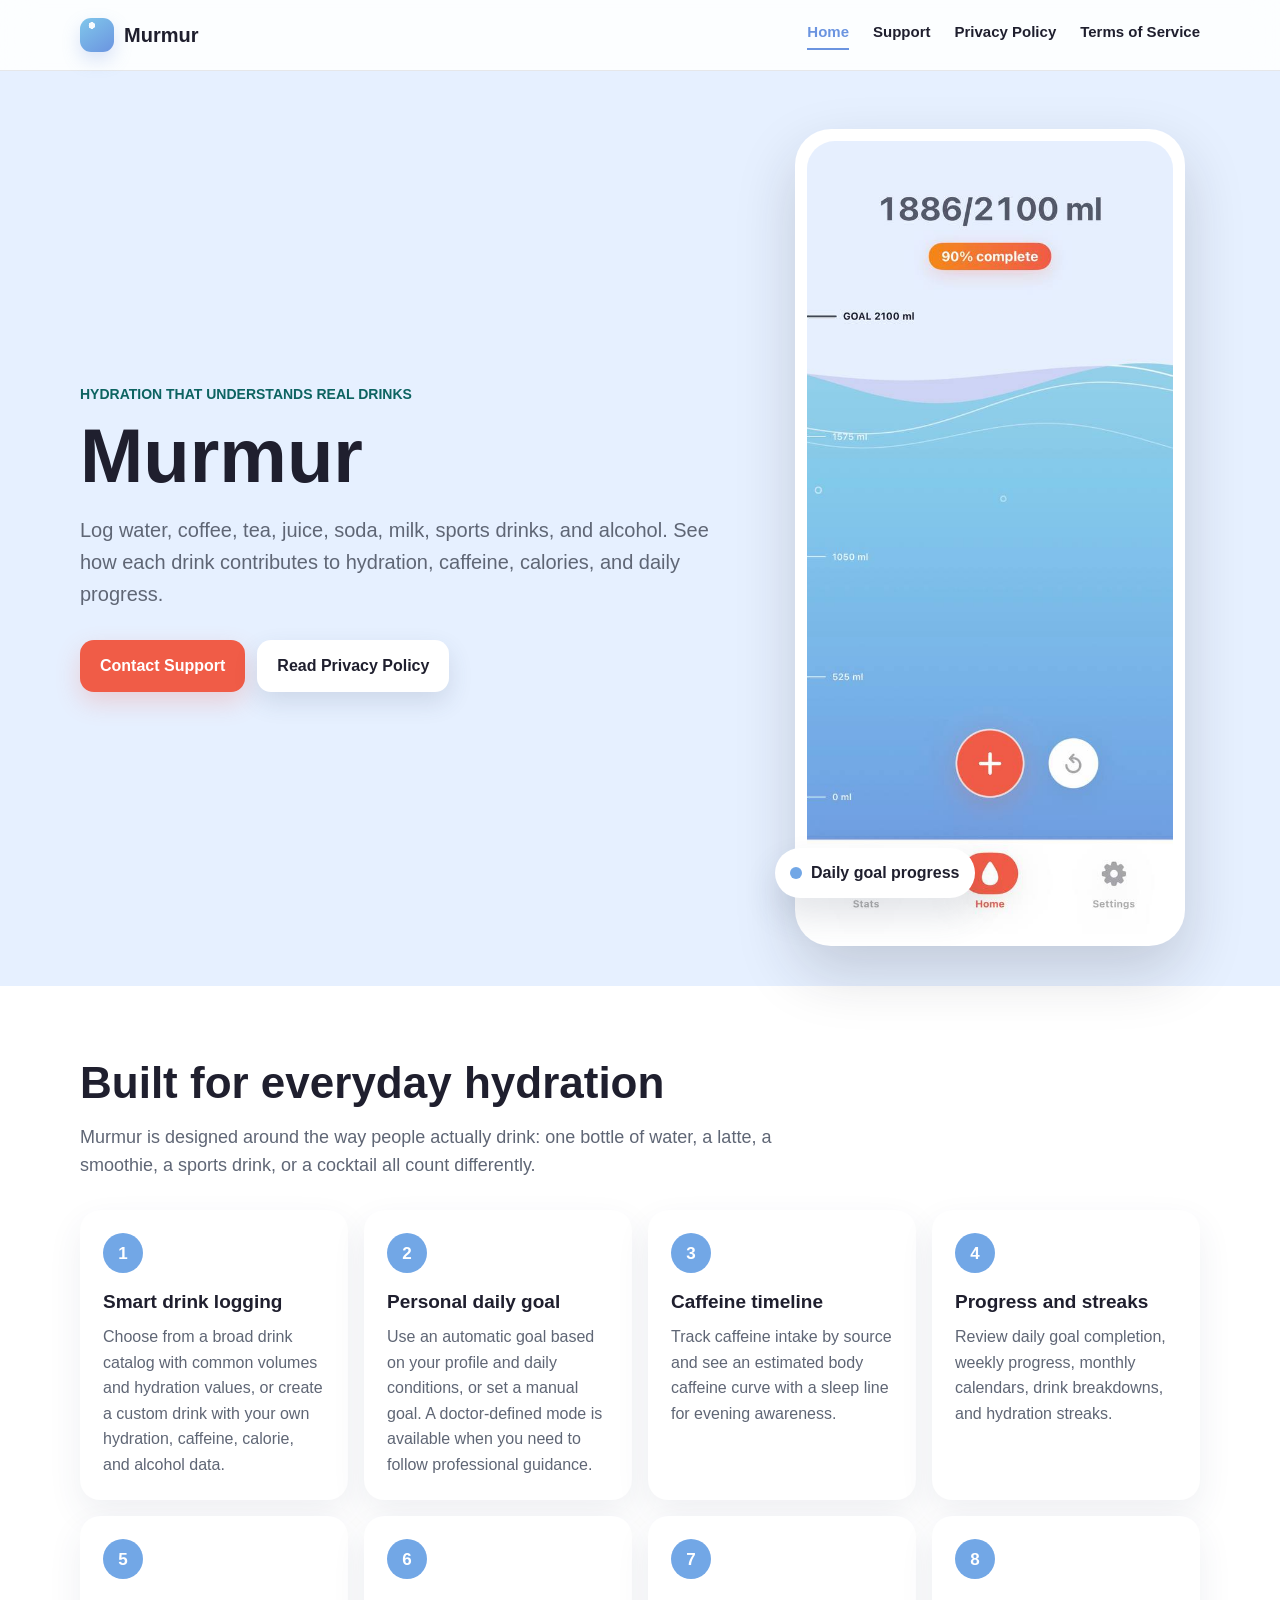
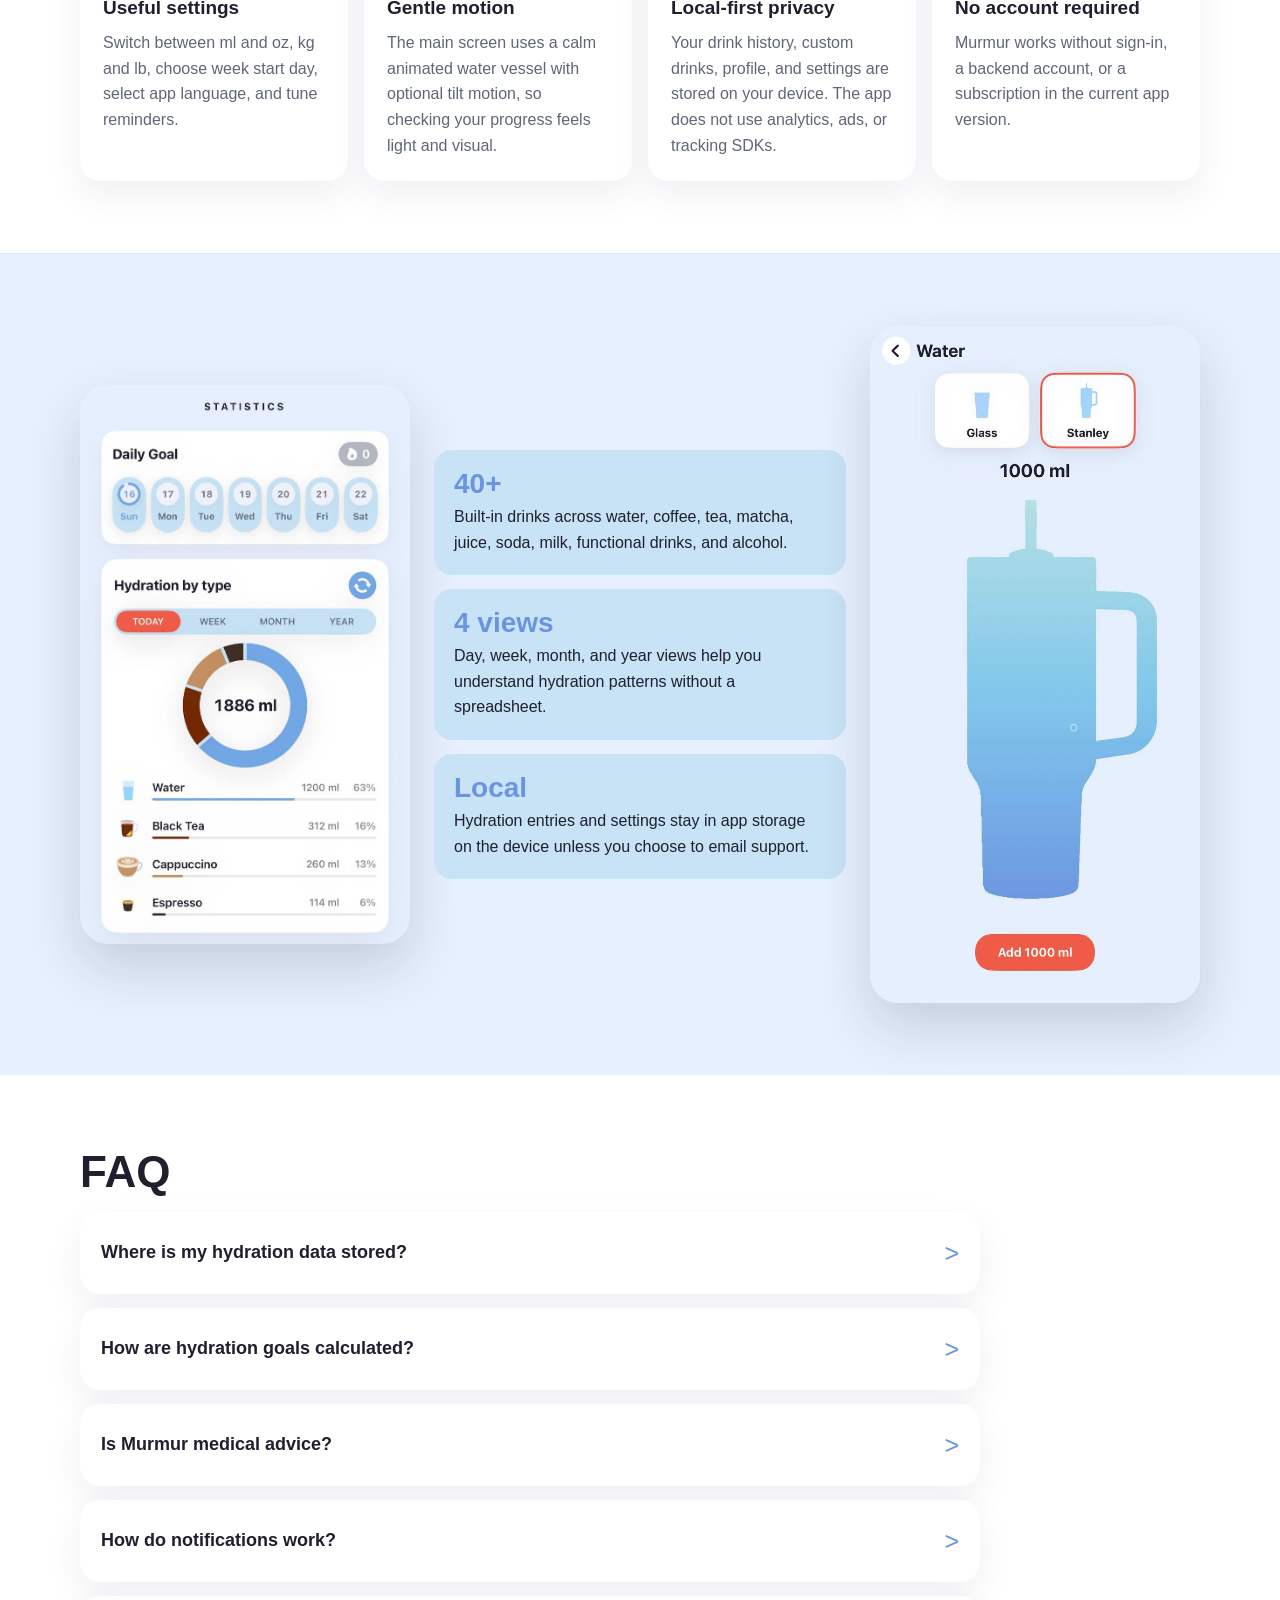
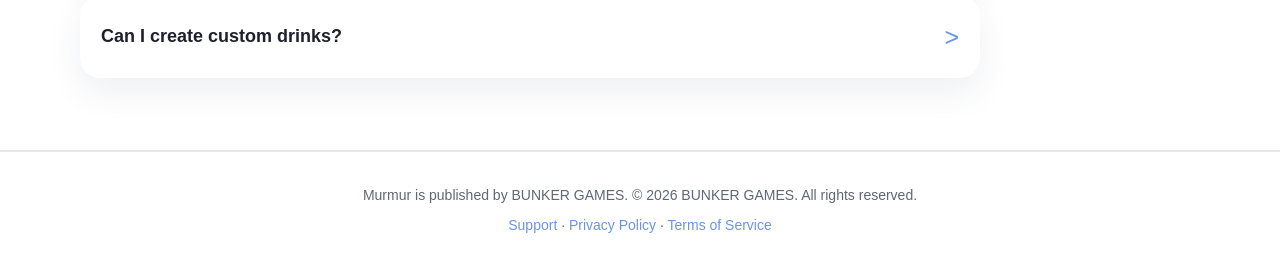
==== index.html @ 2ebcf52f "v1" ====
<!DOCTYPE html>
<html lang="en">
<head>
    <meta charset="UTF-8">
    <meta name="viewport" content="width=device-width, initial-scale=1.0">
    <title>Murmur for iPhone | Hydration, Caffeine and Drink Log</title>
    <meta name="description" content="Murmur is an iPhone hydration app for logging water and other drinks, tracking daily goals, caffeine, custom drinks, and hydration statistics.">
    <meta name="robots" content="index, follow, max-image-preview:large">
    <link rel="canonical" href="https://nikaprokudina.github.io/water_tracker_web/">
    <meta property="og:type" content="website">
    <meta property="og:title" content="Murmur for iPhone">
    <meta property="og:description" content="Track hydration, caffeine, drink types, daily goals, reminders, and custom drinks on iPhone.">
    <meta property="og:url" content="https://nikaprokudina.github.io/water_tracker_web/">
    <meta property="og:image" content="https://nikaprokudina.github.io/water_tracker_web/assets/main_screen.jpg">
    <meta name="twitter:card" content="summary_large_image">
    <script type="application/ld+json">
    {
      "@context": "https://schema.org",
      "@type": "MobileApplication",
      "name": "Murmur",
      "operatingSystem": "iOS 17.0 or later",
      "applicationCategory": "HealthApplication",
      "applicationSubCategory": "Hydration tracker",
      "description": "An iPhone hydration tracker for logging water and other drinks, viewing daily goals, caffeine, drink breakdowns, and custom drink entries.",
      "url": "https://nikaprokudina.github.io/water_tracker_web/",
      "offers": {
        "@type": "Offer",
        "price": "0",
        "priceCurrency": "USD"
      },
      "publisher": {
        "@type": "Organization",
        "name": "BUNKER GAMES"
      }
    }
    </script>
    <link rel="stylesheet" href="style.css">
</head>
<body>
    <header>
        <div class="container">
            <a href="index.html" class="logo" aria-label="Murmur home"><span class="logo-mark" aria-hidden="true"></span>Murmur</a>
            <nav aria-label="Main navigation">
                <a href="index.html" class="active">Home</a>
                <a href="support.html">Support</a>
                <a href="privacy.html">Privacy Policy</a>
                <a href="terms.html">Terms of Service</a>
            </nav>
        </div>
    </header>

    <main>
        <section class="hero">
            <div class="container hero-grid">
                <div>
                    <p class="eyebrow">Hydration that understands real drinks</p>
                    <h1>Murmur</h1>
                    <p class="hero-copy">Log water, coffee, tea, juice, soda, milk, sports drinks, and alcohol. See how each drink contributes to hydration, caffeine, calories, and daily progress.</p>
                    <div class="hero-actions">
                        <a class="button" href="support.html">Contact Support</a>
                        <a class="button secondary" href="privacy.html">Read Privacy Policy</a>
                    </div>
                </div>

                <div class="hero-phone" aria-label="Murmur app preview">
                    <div class="phone-frame">
                        <img src="assets/main_screen.jpg" alt="Murmur main hydration screen preview">
                    </div>
                    <div class="floating-pill"><span aria-hidden="true"></span>Daily goal progress</div>
                </div>
            </div>
        </section>

        <section class="section band">
            <div class="container">
                <h2>Built for everyday hydration</h2>
                <p class="section-intro">Murmur is designed around the way people actually drink: one bottle of water, a latte, a smoothie, a sports drink, or a cocktail all count differently.</p>
                <div class="feature-grid">
                    <article class="feature-card">
                        <div class="icon">1</div>
                        <h3>Smart drink logging</h3>
                        <p>Choose from a broad drink catalog with common volumes and hydration values, or create a custom drink with your own hydration, caffeine, calorie, and alcohol data.</p>
                    </article>
                    <article class="feature-card">
                        <div class="icon">2</div>
                        <h3>Personal daily goal</h3>
                        <p>Use an automatic goal based on your profile and daily conditions, or set a manual goal. A doctor-defined mode is available when you need to follow professional guidance.</p>
                    </article>
                    <article class="feature-card">
                        <div class="icon">3</div>
                        <h3>Caffeine timeline</h3>
                        <p>Track caffeine intake by source and see an estimated body caffeine curve with a sleep line for evening awareness.</p>
                    </article>
                    <article class="feature-card">
                        <div class="icon">4</div>
                        <h3>Progress and streaks</h3>
                        <p>Review daily goal completion, weekly progress, monthly calendars, drink breakdowns, and hydration streaks.</p>
                    </article>
                    <article class="feature-card">
                        <div class="icon">5</div>
                        <h3>Useful settings</h3>
                        <p>Switch between ml and oz, kg and lb, choose week start day, select app language, and tune reminders.</p>
                    </article>
                    <article class="feature-card">
                        <div class="icon">6</div>
                        <h3>Gentle motion</h3>
                        <p>The main screen uses a calm animated water vessel with optional tilt motion, so checking your progress feels light and visual.</p>
                    </article>
                    <article class="feature-card">
                        <div class="icon">7</div>
                        <h3>Local-first privacy</h3>
                        <p>Your drink history, custom drinks, profile, and settings are stored on your device. The app does not use analytics, ads, or tracking SDKs.</p>
                    </article>
                    <article class="feature-card">
                        <div class="icon">8</div>
                        <h3>No account required</h3>
                        <p>Murmur works without sign-in, a backend account, or a subscription in the current app version.</p>
                    </article>
                </div>
            </div>
        </section>

        <section class="section">
            <div class="container showcase">
                <img src="assets/statistics.jpg" alt="Murmur statistics screen" loading="lazy">
                <div class="stat-stack">
                    <div class="stat-card">
                        <strong>40+</strong>
                        <p>Built-in drinks across water, coffee, tea, matcha, juice, soda, milk, functional drinks, and alcohol.</p>
                    </div>
                    <div class="stat-card">
                        <strong>4 views</strong>
                        <p>Day, week, month, and year views help you understand hydration patterns without a spreadsheet.</p>
                    </div>
                    <div class="stat-card">
                        <strong>Local</strong>
                        <p>Hydration entries and settings stay in app storage on the device unless you choose to email support.</p>
                    </div>
                </div>
                <img src="assets/choose_water_volume.jpg" alt="Murmur drink volume selection screen" loading="lazy">
            </div>
        </section>

        <section class="section band">
            <div class="container">
                <h2>FAQ</h2>
                <div class="faq-list">
                    <article class="faq-item">
                        <div class="faq-question">
                            <h3>Where is my hydration data stored?</h3>
                            <span class="faq-arrow">></span>
                        </div>
                        <div class="faq-answer">
                            <p>Your drink entries, daily goal snapshots, custom drinks, custom colors, and settings are stored locally on your device in the app's private storage. Murmur does not upload this data to a server.</p>
                        </div>
                    </article>

                    <article class="faq-item">
                        <div class="faq-question">
                            <h3>How are hydration goals calculated?</h3>
                            <span class="faq-arrow">></span>
                        </div>
                        <div class="faq-answer">
                            <p>The app can estimate a goal from optional profile settings such as age, weight, sex, pregnancy or breastfeeding status, activity level, and weather-style preferences. You can also set a manual goal or use a doctor-defined amount.</p>
                        </div>
                    </article>

                    <article class="faq-item">
                        <div class="faq-question">
                            <h3>Is Murmur medical advice?</h3>
                            <span class="faq-arrow">></span>
                        </div>
                        <div class="faq-answer">
                            <p>No. Murmur is an informational wellness tool. It does not diagnose, treat, or prevent disease. Follow guidance from a qualified healthcare professional, especially if you have a medical fluid restriction or condition affecting hydration.</p>
                        </div>
                    </article>

                    <article class="faq-item">
                        <div class="faq-question">
                            <h3>How do notifications work?</h3>
                            <span class="faq-arrow">></span>
                        </div>
                        <div class="faq-answer">
                            <p>Open Settings, General and Support, Notifications. If this is the first time, iOS will ask for permission. If permission was previously denied, the app opens iOS notification settings so you can change it there.</p>
                        </div>
                    </article>

                    <article class="faq-item">
                        <div class="faq-question">
                            <h3>Can I create custom drinks?</h3>
                            <span class="faq-arrow">></span>
                        </div>
                        <div class="faq-answer">
                            <p>Yes. You can add custom drinks with a name, icon, color, default size, hydration percentage, caffeine, calories, and alcohol percentage. Custom drinks are stored locally on your device.</p>
                        </div>
                    </article>
                </div>
            </div>
        </section>
    </main>

    <footer>
        <div class="container">
            <p>Murmur is published by BUNKER GAMES. &copy; 2026 BUNKER GAMES. All rights reserved.</p>
            <div class="footer-links">
                <a href="support.html">Support</a> ·
                <a href="privacy.html">Privacy Policy</a> ·
                <a href="terms.html">Terms of Service</a>
            </div>
        </div>
    </footer>

    <script>
        document.querySelectorAll(".faq-question").forEach(question => {
            question.addEventListener("click", () => {
                const faqItem = question.parentElement;
                const isActive = faqItem.classList.contains("active");

                document.querySelectorAll(".faq-item").forEach(item => {
                    item.classList.remove("active");
                });

                if (!isActive) {
                    faqItem.classList.add("active");
                }
            });
        });
    </script>
</body>
</html>
---- style.css ----
:root {
    --bg: #e6f0ff;
    --surface: #ffffff;
    --surface-blue: #c7e3f5;
    --water: #72a7e6;
    --water-mid: #80c7eb;
    --water-deep: #6b94e0;
    --ink: #1f1f2e;
    --muted: #5f6675;
    --teal: #0d6361;
    --coral: #f05c47;
    --orange: #f58714;
    --line: rgba(31, 31, 46, 0.10);
    --shadow: rgba(57, 70, 100, 0.14);
}

* {
    box-sizing: border-box;
    margin: 0;
    padding: 0;
}

html {
    scroll-behavior: smooth;
}

body {
    min-height: 100vh;
    color: var(--ink);
    background: var(--bg);
    font-family: -apple-system, BlinkMacSystemFont, "Nunito", "Segoe UI", Roboto, sans-serif;
    line-height: 1.6;
}

img {
    max-width: 100%;
    display: block;
}

a {
    color: var(--water-deep);
    text-decoration: none;
}

a:hover {
    opacity: 0.78;
}

.container {
    width: min(1120px, calc(100% - 40px));
    margin: 0 auto;
}

header {
    position: sticky;
    top: 0;
    z-index: 10;
    background: rgba(255, 255, 255, 0.88);
    backdrop-filter: blur(16px);
    border-bottom: 1px solid var(--line);
}

header .container {
    display: flex;
    align-items: center;
    justify-content: space-between;
    gap: 28px;
    padding: 18px 0;
}

.logo {
    display: inline-flex;
    align-items: center;
    gap: 10px;
    color: var(--ink);
    font-size: 20px;
    font-weight: 800;
    line-height: 1.15;
}

.logo-mark {
    width: 34px;
    height: 34px;
    border-radius: 11px;
    background:
        radial-gradient(circle at 35% 22%, rgba(255, 255, 255, 0.95) 0 9%, transparent 10%),
        linear-gradient(145deg, var(--water-mid), var(--water-deep));
    box-shadow: 0 8px 18px rgba(107, 148, 224, 0.25);
}

nav {
    display: flex;
    align-items: center;
    gap: 24px;
    flex-wrap: wrap;
}

nav a {
    color: var(--ink);
    font-weight: 700;
    font-size: 15px;
    padding-bottom: 4px;
    border-bottom: 2px solid transparent;
}

nav a.active,
nav a:hover {
    color: var(--water-deep);
    border-bottom-color: var(--water-deep);
    opacity: 1;
}

.hero {
    padding: 58px 0 40px;
}

.hero-grid {
    display: grid;
    grid-template-columns: minmax(0, 1fr) minmax(280px, 420px);
    gap: 54px;
    align-items: center;
}

.eyebrow {
    color: var(--teal);
    font-size: 14px;
    font-weight: 800;
    letter-spacing: 0;
    text-transform: uppercase;
    margin-bottom: 14px;
}

h1 {
    color: var(--ink);
    font-size: clamp(42px, 7vw, 76px);
    line-height: 0.95;
    font-weight: 900;
    margin-bottom: 22px;
}

.hero-copy {
    color: var(--muted);
    font-size: 20px;
    max-width: 680px;
    margin-bottom: 30px;
}

.hero-actions,
.inline-actions {
    display: flex;
    align-items: center;
    flex-wrap: wrap;
    gap: 12px;
}

.button {
    display: inline-flex;
    align-items: center;
    justify-content: center;
    min-height: 48px;
    padding: 13px 20px;
    border-radius: 14px;
    color: white;
    background: var(--coral);
    font-weight: 800;
    box-shadow: 0 10px 24px rgba(240, 92, 71, 0.22);
}

.button.secondary {
    color: var(--ink);
    background: var(--surface);
    box-shadow: 0 10px 24px var(--shadow);
}

.hero-phone {
    position: relative;
    justify-self: center;
    width: min(100%, 390px);
}

.phone-frame {
    overflow: hidden;
    border-radius: 36px;
    background: var(--surface);
    padding: 12px;
    box-shadow: 0 26px 60px rgba(31, 31, 46, 0.18);
}

.phone-frame img {
    border-radius: 28px;
    aspect-ratio: 9 / 19.5;
    object-fit: cover;
    object-position: center top;
}

.floating-pill {
    position: absolute;
    left: -20px;
    bottom: 48px;
    display: flex;
    align-items: center;
    gap: 9px;
    padding: 12px 15px;
    border-radius: 999px;
    background: var(--surface);
    box-shadow: 0 18px 34px var(--shadow);
    font-weight: 800;
}

.floating-pill span {
    width: 12px;
    height: 12px;
    border-radius: 50%;
    background: var(--water);
}

.band {
    background: var(--surface);
    border-top: 1px solid rgba(255, 255, 255, 0.7);
    border-bottom: 1px solid var(--line);
}

.section {
    padding: 72px 0;
}

.section h2 {
    font-size: clamp(30px, 4vw, 44px);
    line-height: 1.08;
    font-weight: 900;
    margin-bottom: 16px;
}

.section-intro {
    color: var(--muted);
    font-size: 18px;
    max-width: 760px;
    margin-bottom: 30px;
}

.feature-grid {
    display: grid;
    grid-template-columns: repeat(4, minmax(0, 1fr));
    gap: 16px;
}

.feature-card,
.policy-card,
.support-card,
.faq-item {
    background: var(--surface);
    border: 1px solid rgba(255, 255, 255, 0.7);
    border-radius: 20px;
    box-shadow: 0 14px 34px rgba(57, 70, 100, 0.08);
}

.feature-card {
    padding: 22px;
}

.feature-card .icon {
    width: 40px;
    height: 40px;
    display: grid;
    place-items: center;
    color: white;
    background: var(--water);
    border-radius: 50%;
    font-size: 17px;
    font-weight: 900;
    margin-bottom: 18px;
}

.feature-card h3 {
    font-size: 19px;
    line-height: 1.2;
    margin-bottom: 10px;
}

.feature-card p,
.policy-card p,
.policy-card li,
.support-card p,
.faq-answer p,
.content p,
.content li {
    color: var(--muted);
}

.showcase {
    display: grid;
    grid-template-columns: 330px minmax(0, 1fr) 330px;
    gap: 24px;
    align-items: center;
}

.showcase img {
    width: 100%;
    border-radius: 28px;
    box-shadow: 0 24px 54px rgba(31, 31, 46, 0.16);
}

.stat-stack {
    display: grid;
    gap: 14px;
}

.stat-card {
    padding: 20px;
    border-radius: 18px;
    background: var(--surface-blue);
}

.stat-card strong {
    display: block;
    font-size: 28px;
    line-height: 1;
    color: var(--water-deep);
    margin-bottom: 6px;
}

.faq-list {
    display: grid;
    gap: 14px;
    max-width: 900px;
}

.faq-question {
    width: 100%;
    display: flex;
    align-items: center;
    justify-content: space-between;
    gap: 16px;
    padding: 20px;
    cursor: pointer;
}

.faq-question h3 {
    font-size: 18px;
    line-height: 1.25;
}

.faq-arrow {
    color: var(--water-deep);
    font-size: 25px;
    transition: transform 0.2s ease;
}

.faq-item.active .faq-arrow {
    transform: rotate(90deg);
}

.faq-answer {
    max-height: 0;
    overflow: hidden;
    padding: 0 20px;
    transition: max-height 0.24s ease, padding 0.24s ease;
}

.faq-item.active .faq-answer {
    max-height: 520px;
    padding: 0 20px 20px;
}

.content {
    max-width: 920px;
    margin: 42px auto;
    padding: 48px;
    background: var(--surface);
    border-radius: 24px;
    box-shadow: 0 18px 46px rgba(57, 70, 100, 0.11);
}

.content h1 {
    font-size: clamp(38px, 5vw, 56px);
    margin-bottom: 6px;
}

.content h2 {
    margin-top: 34px;
    margin-bottom: 12px;
    font-size: 25px;
    line-height: 1.2;
}

.content h3 {
    margin-bottom: 10px;
}

.content ul {
    margin: 10px 0 22px 24px;
}

.last-updated {
    color: var(--muted);
    margin-bottom: 28px;
}

.highlight-box {
    padding: 24px;
    border-radius: 20px;
    background: linear-gradient(145deg, var(--water), var(--water-deep));
    margin: 26px 0;
}

.highlight-box h3,
.highlight-box li {
    color: white;
}

.highlight-box ul {
    margin-bottom: 0;
}

.policy-grid {
    display: grid;
    grid-template-columns: repeat(2, minmax(0, 1fr));
    gap: 16px;
    margin: 24px 0;
}

.policy-card,
.support-card {
    padding: 24px;
}

.contact-box {
    margin-top: 34px;
    padding: 24px;
    border-radius: 20px;
    background: var(--surface-blue);
    text-align: center;
}

.contact-box p {
    color: var(--ink);
}

.support-hero {
    text-align: center;
}

.support-card {
    max-width: 620px;
    margin: 28px auto 0;
}

.support-card .mail-icon {
    width: 54px;
    height: 54px;
    display: grid;
    place-items: center;
    margin: 0 auto 16px;
    color: white;
    background: var(--water);
    border-radius: 18px;
    font-size: 22px;
    font-weight: 900;
}

footer {
    padding: 32px 0;
    text-align: center;
    background: var(--surface);
    border-top: 1px solid var(--line);
}

footer p {
    color: var(--muted);
    font-size: 14px;
    margin-bottom: 8px;
}

.footer-links {
    color: var(--muted);
    font-size: 14px;
}

@media (max-width: 980px) {
    .hero-grid,
    .showcase {
        grid-template-columns: 1fr;
    }

    .hero-phone {
        width: min(82vw, 360px);
    }

    .feature-grid,
    .policy-grid {
        grid-template-columns: repeat(2, minmax(0, 1fr));
    }
}

@media (max-width: 720px) {
    header .container {
        align-items: stretch;
        flex-direction: column;
        gap: 14px;
    }

    .logo {
        justify-content: center;
    }

    nav {
        justify-content: center;
        gap: 14px;
    }

    nav a {
        font-size: 14px;
    }

    .container {
        width: min(100% - 28px, 1120px);
    }

    .hero {
        padding-top: 38px;
    }

    .hero-actions,
    .inline-actions {
        align-items: stretch;
        flex-direction: column;
    }

    .button {
        width: 100%;
    }

    .floating-pill {
        left: 12px;
        right: 12px;
        bottom: 22px;
        justify-content: center;
    }

    .section {
        padding: 52px 0;
    }

    .feature-grid,
    .policy-grid {
        grid-template-columns: 1fr;
    }

    .content {
        margin: 22px auto;
        padding: 30px 20px;
        border-radius: 20px;
    }
}
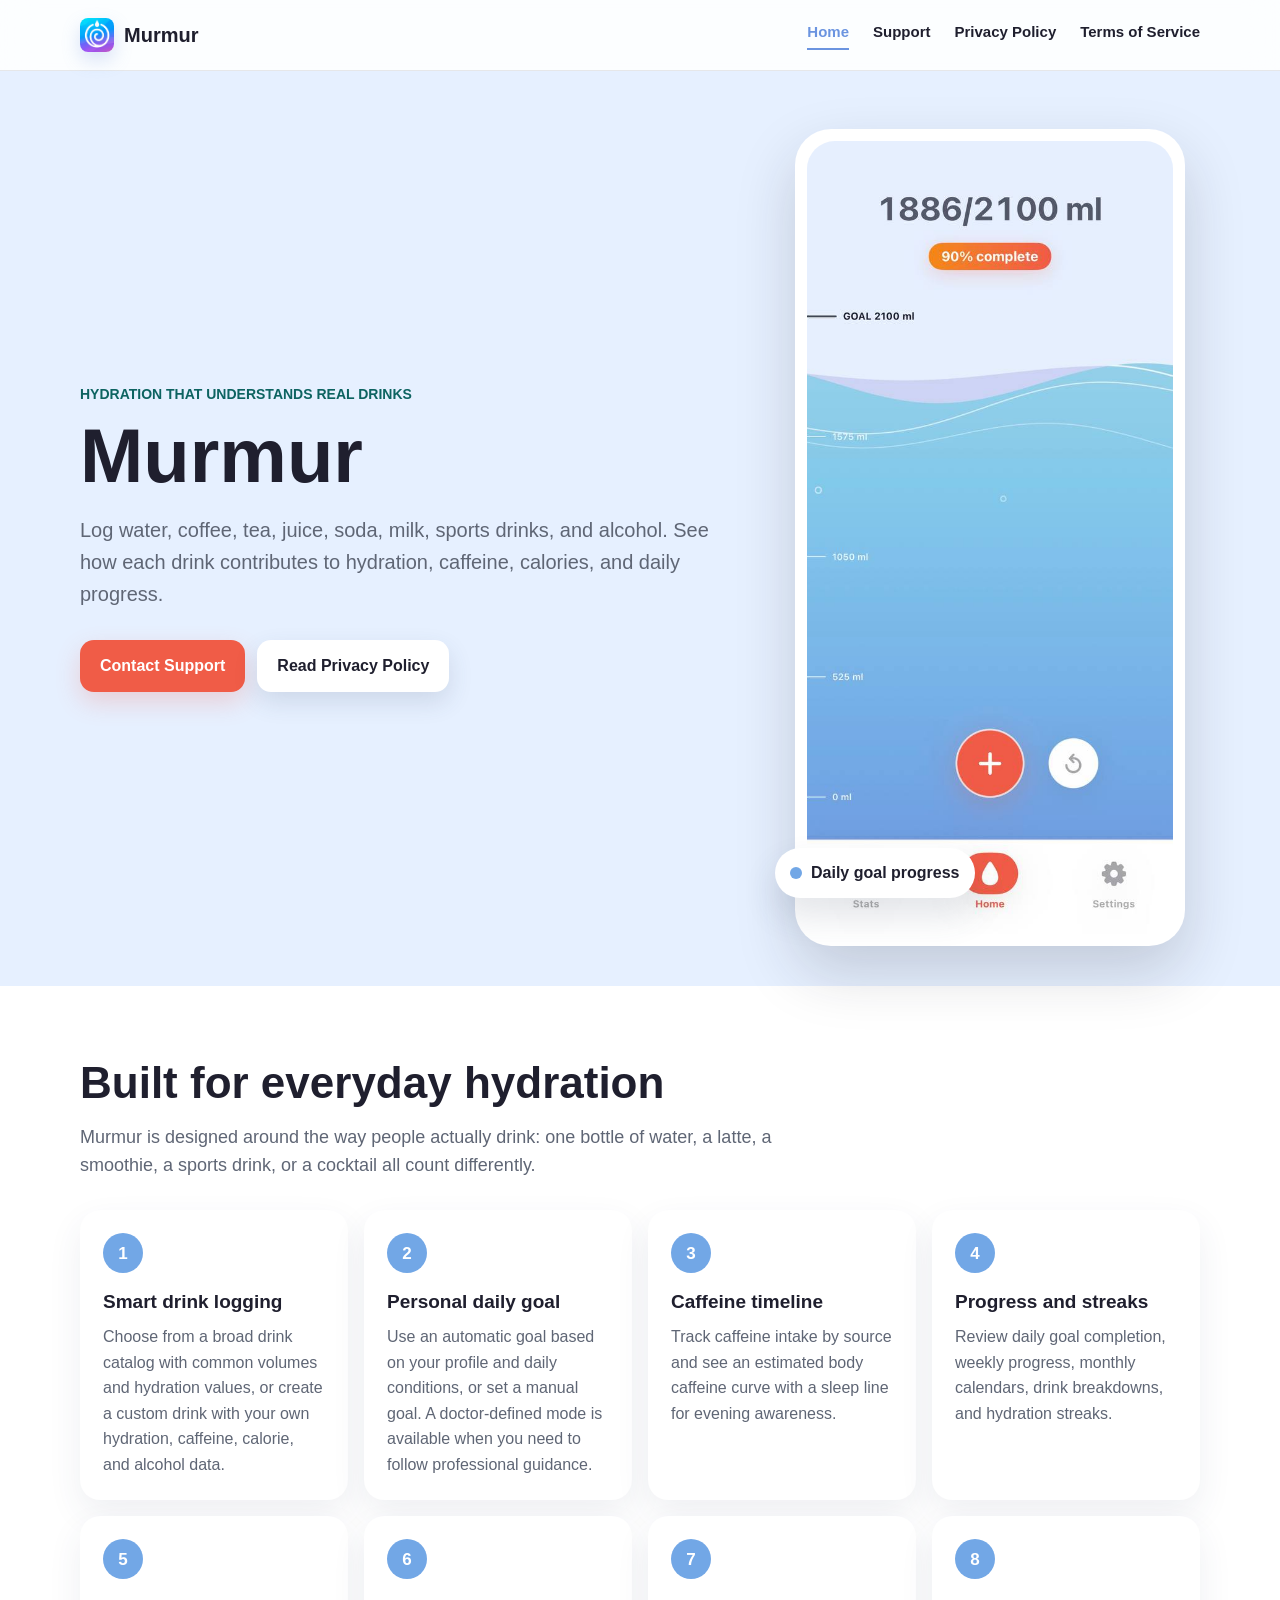
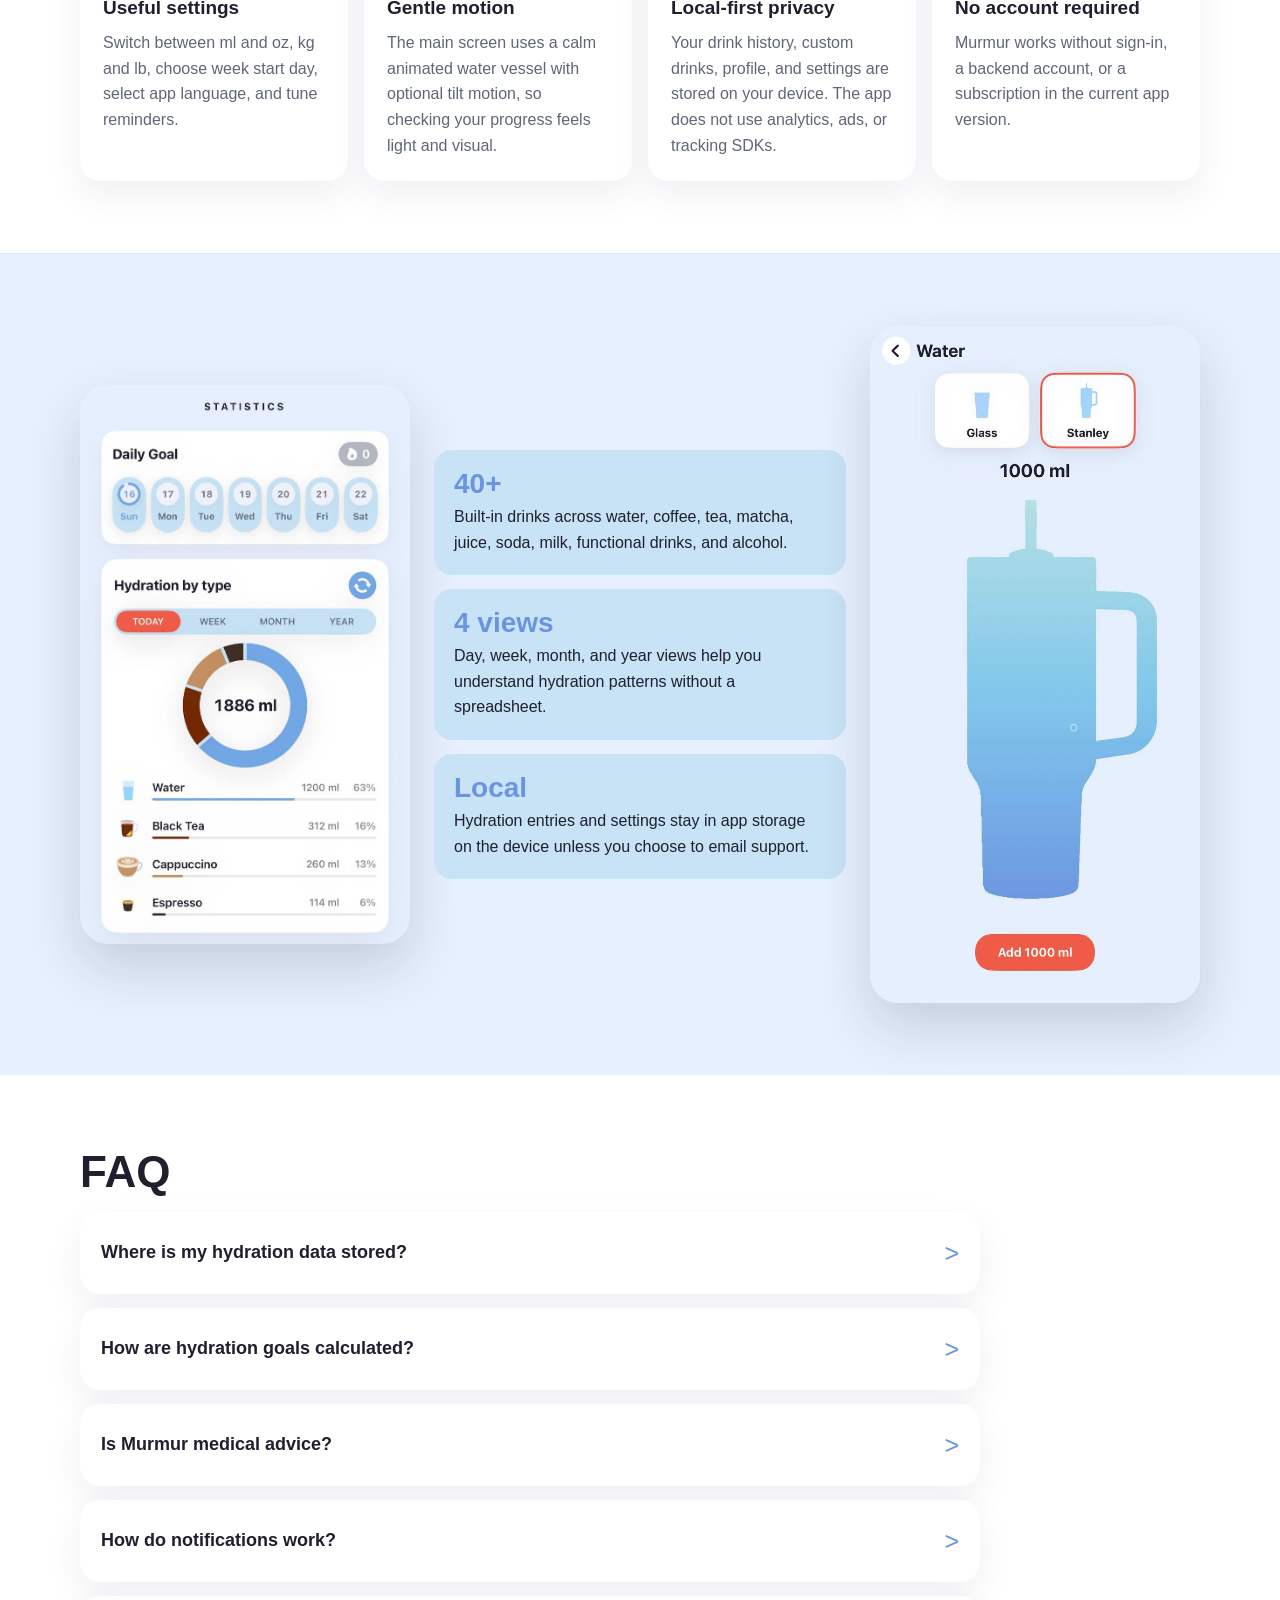
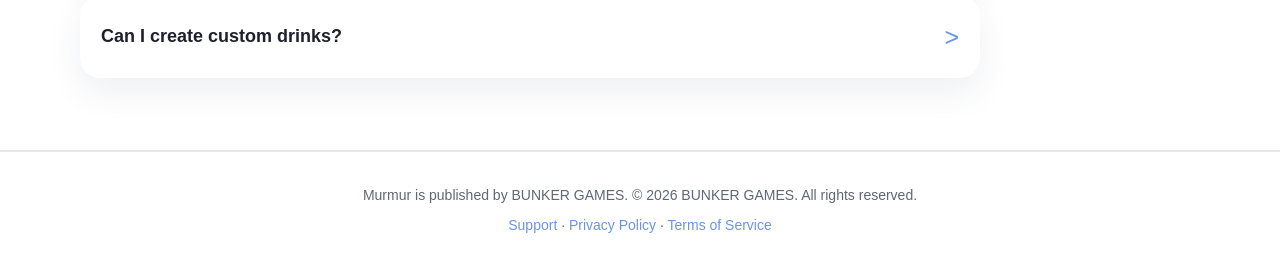
==== commit 04911736: "upd icon" ====
--- a/index.html
+++ b/index.html
@@ -13,6 +13,8 @@
     <meta property="og:url" content="https://nikaprokudina.github.io/water_tracker_web/">
     <meta property="og:image" content="https://nikaprokudina.github.io/water_tracker_web/assets/main_screen.jpg">
     <meta name="twitter:card" content="summary_large_image">
+    <link rel="icon" href="icon.JPEG" type="image/jpeg">
+    <link rel="apple-touch-icon" href="icon.JPEG">
     <script type="application/ld+json">
     {
       "@context": "https://schema.org",
--- a/style.css
+++ b/style.css
@@ -81,10 +81,9 @@
 .logo-mark {
     width: 34px;
     height: 34px;
-    border-radius: 11px;
-    background:
-        radial-gradient(circle at 35% 22%, rgba(255, 255, 255, 0.95) 0 9%, transparent 10%),
-        linear-gradient(145deg, var(--water-mid), var(--water-deep));
+    flex: 0 0 34px;
+    border-radius: 8px;
+    background: url("icon.JPEG") center / cover no-repeat;
     box-shadow: 0 8px 18px rgba(107, 148, 224, 0.25);
 }
 
@@ -552,4 +551,3 @@
         border-radius: 20px;
     }
 }
-
